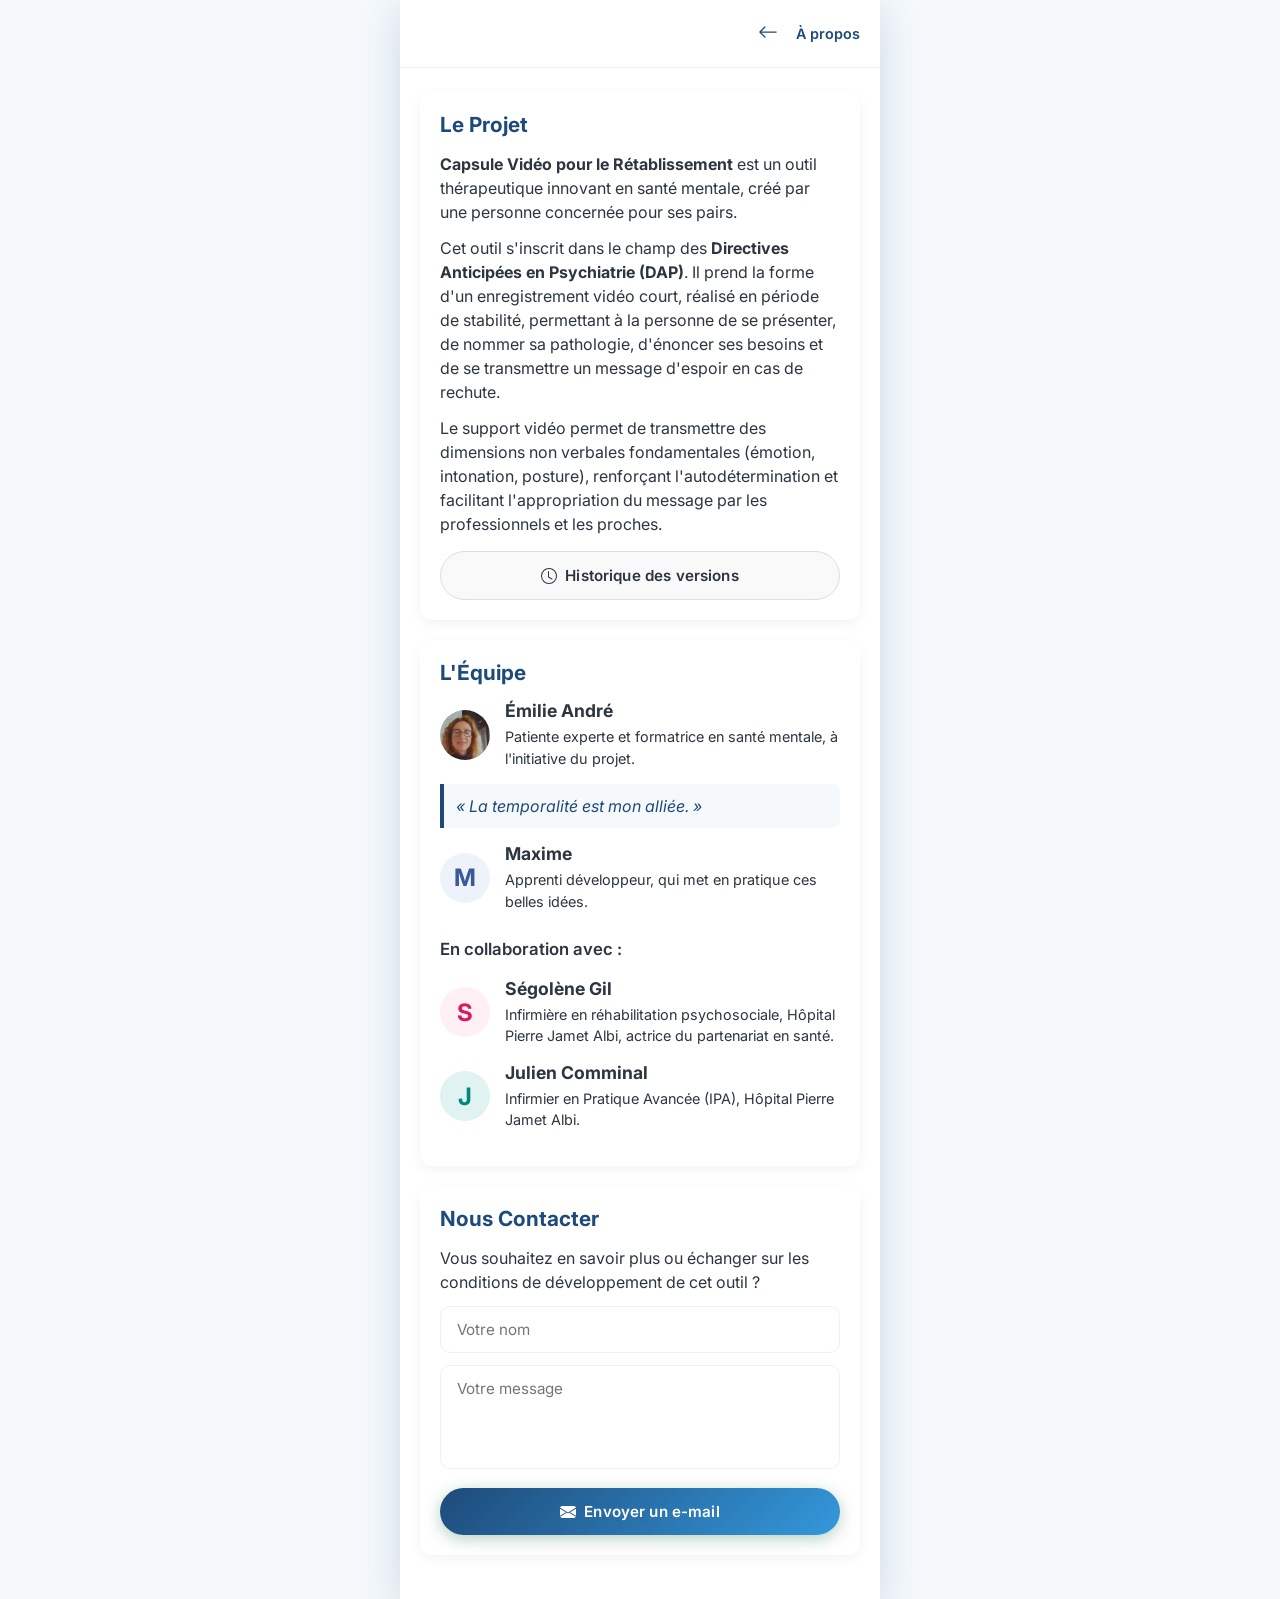
==== about.html @ 80343d3a "Update about.html" ====
<!DOCTYPE html>
<html lang="fr">

<head>
    <meta charset="UTF-8" />
    <meta name="viewport" content="width=device-width, initial-scale=1.0, viewport-fit=cover" />
    <meta name="theme-color" content="#1e4a7a" />
    <title>À propos — Capsule Vidéo</title>
    <link rel="manifest" href="manifest.json" />
    <link rel="apple-touch-icon" href="icons/LogoBleu.png" />
    <link rel="stylesheet" href="css/style.css" />
    <style>
        .about-section {
            background: white;
            padding: 20px;
            border-radius: 12px;
            margin-bottom: 20px;
            box-shadow: 0 4px 12px rgba(0, 0, 0, 0.05);
        }

        .about-section h2 {
            color: var(--primary-color);
            margin-bottom: 15px;
            font-size: 1.3rem;
        }

        .about-section h3 {
            color: var(--text-color);
            margin-bottom: 5px;
            font-size: 1.1rem;
        }

        .about-section p {
            margin-bottom: 12px;
            line-height: 1.5;
            color: var(--gray-500);
        }

        .profile {
            display: flex;
            align-items: center;
            gap: 15px;
            margin-bottom: 15px;
        }

        .profile-icon {
            width: 50px;
            height: 50px;
            background: var(--secondary-color);
            color: var(--primary-color);
            border-radius: 50%;
            display: flex;
            align-items: center;
            justify-content: center;
            font-size: 1.5rem;
            font-weight: bold;
            flex-shrink: 0;
            overflow: hidden;
            /* Assure que l'image ne dépasse pas */
        }

        .profile-icon img {
            width: 100%;
            height: 100%;
            object-fit: cover;
            object-position: center 25%;
        }

        .quote {
            font-style: italic;
            background: #f5f9fc;
            padding: 12px;
            border-left: 4px solid var(--primary-color);
            margin-bottom: 15px;
            border-radius: 0 8px 8px 0;
            color: #1e4a7a;
        }
    </style>
</head>

<body>
    <div class="app-shell">
        <header class="app-header">
            <button class="header-back" id="backBtn" title="Retour">
                <svg xmlns="http://www.w3.org/2000/svg" width="20" height="20" fill="currentColor" viewBox="0 0 16 16">
                    <path fill-rule="evenodd"
                        d="M15 8a.5.5 0 0 0-.5-.5H2.707l3.147-3.146a.5.5 0 1 0-.708-.708l-4 4a.5.5 0 0 0 0 .708l4 4a.5.5 0 0 0 .708-.708L2.707 8.5H14.5A.5.5 0 0 0 15 8z" />
                </svg>
            </button>
            <div>
                <h1>À propos</h1>
            </div>
        </header>

        <main class="page">
            <div class="about-section">
                <h2>Le Projet</h2>
                <p><strong>Capsule Vidéo pour le Rétablissement</strong> est un outil thérapeutique innovant en santé
                    mentale, créé par une personne concernée pour ses pairs.</p>
                <p>Cet outil s'inscrit dans le champ des <strong>Directives Anticipées en Psychiatrie (DAP)</strong>. Il
                    prend la forme d'un enregistrement vidéo court, réalisé en période de stabilité, permettant à la
                    personne de se présenter, de nommer sa pathologie, d'énoncer ses besoins et de se transmettre un
                    message d'espoir en cas de rechute.</p>
                <p>Le support vidéo permet de transmettre des dimensions non verbales fondamentales (émotion,
                    intonation, posture), renforçant l'autodétermination et facilitant l'appropriation du message par
                    les professionnels et les proches.</p>

                <a href="changelog.html" class="btn btn-secondary"
                    style="width: 100%; margin-top: 15px; display: flex; justify-content: center; gap: 8px; border: 1px solid #ddd; background: #f9f9f9; color: var(--text-color);">
                    <svg xmlns="http://www.w3.org/2000/svg" width="16" height="16" fill="currentColor"
                        viewBox="0 0 16 16">
                        <path d="M8 3.5a.5.5 0 0 0-1 0V9a.5.5 0 0 0 .252.434l3.5 2a.5.5 0 0 0 .496-.868L8 8.71V3.5z" />
                        <path d="M8 16A8 8 0 1 0 8 0a8 8 0 0 0 0 16zm7-8A7 7 0 1 1 1 8a7 7 0 0 1 14 0z" />
                    </svg>
                    Historique des versions
                </a>
            </div>

            <div class="about-section">
                <h2>L'Équipe</h2>

                <div class="profile">
                    <div class="profile-icon"><img src="icons/PhotoProfilEmilie.jpg" alt="Émilie André"></div>
                    <div>
                        <h3>Émilie André</h3>
                        <p style="margin:0; font-size: 0.9rem;">Patiente experte et formatrice en santé mentale, à
                            l'initiative du projet.</p>
                    </div>
                </div>
                <div class="quote">«&nbsp;La temporalité est mon alliée.&nbsp;»</div>

                <div class="profile">
                    <div class="profile-icon" style="background: #eef2fa; color: #3b5998;">M</div>
                    <div>
                        <h3>Maxime</h3>
                        <p style="margin:0; font-size: 0.9rem;">Apprenti développeur, qui met en pratique ces belles
                            idées.</p>
                    </div>
                </div>

                <p
                    style="margin-top: 25px; margin-bottom: 15px; color: var(--text-color); font-size: 1.05rem; font-weight: 600;">
                    En collaboration avec&nbsp;:</p>

                <div class="profile">
                    <div class="profile-icon" style="background: #fff0f5; color: #d81b60;">S</div>
                    <div>
                        <h3>Ségolène Gil</h3>
                        <p style="margin:0; font-size: 0.9rem;">Infirmière en réhabilitation psychosociale, Hôpital
                            Pierre Jamet Albi, actrice du partenariat en santé.</p>
                    </div>
                </div>

                <div class="profile">
                    <div class="profile-icon" style="background: #e0f2f1; color: #00897b;">J</div>
                    <div>
                        <h3>Julien Comminal</h3>
                        <p style="margin:0; font-size: 0.9rem;">Infirmier en Pratique Avancée (IPA), Hôpital
                            Pierre Jamet Albi.</p>
                    </div>
                </div>
            </div>

            <div class="about-section">
                <h2>Nous Contacter</h2>
                <p>Vous souhaitez en savoir plus ou échanger sur les conditions de développement de cet outil ?</p>
                <form id="contactForm" onsubmit="event.preventDefault(); sendEmail();">
                    <input type="text" id="contactName" class="input-field" placeholder="Votre nom" required
                        style="margin-bottom: 12px;" />
                    <textarea id="contactMessage" class="input-field" placeholder="Votre message" rows="4" required
                        style="margin-bottom: 15px; resize: none;"></textarea>
                    <button type="submit" class="btn btn-primary"
                        style="width: 100%; display: flex; justify-content: center; gap: 8px;">
                        <svg xmlns="http://www.w3.org/2000/svg" width="16" height="16" fill="currentColor"
                            viewBox="0 0 16 16">
                            <path
                                d="M.05 3.555A2 2 0 0 1 2 2h12a2 2 0 0 1 1.95 1.555L8 8.414.05 3.555ZM0 4.697v7.104l5.803-3.558L0 4.697ZM6.761 8.83l-6.57 4.027A2 2 0 0 0 2 14h12a2 2 0 0 0 1.808-1.144l-6.57-4.027L8 9.586l-1.239-.757Zm3.436-.586L16 11.801V4.697l-5.803 3.546Z" />
                        </svg>
                        Envoyer un e-mail
                    </button>
                </form>
            </div>
        </main>
    </div>

    <script>
        document.getElementById('backBtn').addEventListener('click', () => {
            const state = JSON.parse(sessionStorage.getItem('capsule_user')) || {};
            const isLogged = state.name && state.pin;
            const homePage = isLogged ? 'dashboard.html' : 'index.html';

            if (document.referrer && !document.referrer.includes('changelog.html') && !document.referrer.includes('about.html')) {
                window.history.back();
            } else {
                window.location.href = homePage;
            }
        });

        function sendEmail() {
            const name = document.getElementById('contactName').value;
            const message = document.getElementById('contactMessage').value;
            const subject = encodeURIComponent("Contact depuis l'application&nbsp;: Capsule Vidéo");

            let body = "Bonjour Émilie,\n\n";
            body += message + "\n\n";
            body += "Cordialement,\n" + name;

            window.location.href = `mailto:milieandre973@gmail.com?subject=${subject}&body=${encodeURIComponent(body)}`;
        }
    </script>
</body>

</html>
---- css/style.css ----
/* ============================================
   Capsule Vidéo — Design System
   Palette apaisante : verts naturels, blancs doux
   ============================================ */

@import url('https://fonts.googleapis.com/css2?family=Inter:wght@300;400;500;600;700&display=swap');

:root {
  --blue-dark: #1e4a7a;
  --blue-mid: #3498db;
  --blue-light: #64b5f6;
  --blue-pale: #e3f2fd;
  --blue-mist: #f5f9fc;
  --white: #ffffff;
  --gray-100: #f8fafb;
  --gray-200: #eef1f3;
  --gray-400: #a0aab4;
  --gray-600: #6b7685;
  --gray-800: #2c3540;
  --primary-color: var(--blue-dark);
  --secondary-color: var(--blue-pale);
  --text-color: #2c3540;
  --accent: var(--blue-mid);
  --danger: #e57373;
  --shadow-sm: 0 2px 8px rgba(30, 74, 122, 0.08);
  --shadow-md: 0 4px 20px rgba(30, 74, 122, 0.14);
  --shadow-lg: 0 8px 40px rgba(30, 74, 122, 0.18);
  --radius-sm: 10px;
  --radius-md: 16px;
  --radius-lg: 24px;
  --radius-xl: 36px;
  --transition: all 0.25s cubic-bezier(0.4, 0, 0.2, 1);
}

*,
*::before,
*::after {
  box-sizing: border-box;
  margin: 0;
  padding: 0;
}

html,
body {
  height: 100%;
  font-family: 'Inter', system-ui, -apple-system, sans-serif;
  font-size: 16px;
  color: var(--gray-800);
  background: var(--blue-mist);
  -webkit-font-smoothing: antialiased;
}

/* ── Layout ── */
.app-shell {
  min-height: 100vh;
  display: flex;
  flex-direction: column;
  max-width: 480px;
  margin: 0 auto;
  background: var(--white);
  box-shadow: var(--shadow-lg);
}

.page {
  flex: 1;
  overflow-y: auto;
  padding: 24px 20px;
}

/* ── Header ── */
.app-header {
  background: var(--white);
  padding: 16px 20px;
  display: flex;
  align-items: center;
  gap: 12px;
  border-bottom: 1px solid var(--blue-pale);
  position: sticky;
  top: 0;
  z-index: 100;
}

.app-header .logo-wrap {
  width: 36px;
  height: 36px;
  flex-shrink: 0;
}

.app-header .logo-wrap img {
  width: 100%;
  height: 100%;
  object-fit: contain;
}

.app-header h1 {
  font-size: 0.9rem;
  font-weight: 600;
  color: var(--blue-dark);
  line-height: 1.2;
}

.app-header .subtitle {
  font-size: 0.72rem;
  color: var(--gray-400);
  font-weight: 400;
}

.header-back {
  margin-left: auto;
  background: none;
  border: none;
  cursor: pointer;
  color: var(--blue-dark);
  padding: 6px;
  border-radius: 50%;
  transition: var(--transition);
}

.header-back:hover {
  background: var(--blue-pale);
}

/* ── Bottom Nav ── */
.bottom-nav {
  display: flex;
  background: var(--white);
  border-top: 1px solid var(--blue-pale);
  padding: 8px 0 12px;
}

.nav-item {
  flex: 1;
  display: flex;
  flex-direction: column;
  align-items: center;
  gap: 4px;
  text-decoration: none;
  color: var(--gray-400);
  font-size: 0.65rem;
  font-weight: 500;
  padding: 6px;
  border-radius: var(--radius-sm);
  transition: var(--transition);
  cursor: pointer;
  background: none;
  border: none;
}

.nav-item svg {
  width: 22px;
  height: 22px;
}

.nav-item.active {
  color: var(--blue-dark);
}

.nav-item:hover {
  color: var(--blue-mid);
}

/* ── Cards ── */
.card {
  background: var(--white);
  border-radius: var(--radius-md);
  padding: 20px;
  box-shadow: var(--shadow-sm);
  border: 1px solid var(--blue-pale);
  margin-bottom: 16px;
}

.card-muted {
  background: var(--blue-mist);
  border: 1px solid var(--blue-pale);
  border-radius: var(--radius-md);
  padding: 20px;
  margin-bottom: 16px;
}

/* ── Buttons ── */
.btn {
  display: inline-flex;
  align-items: center;
  justify-content: center;
  gap: 8px;
  padding: 14px 24px;
  border-radius: var(--radius-xl);
  font-weight: 600;
  font-size: 0.95rem;
  border: none;
  cursor: pointer;
  transition: var(--transition);
  text-decoration: none;
  letter-spacing: 0.01em;
  font-family: inherit;
}

.btn-primary {
  background: linear-gradient(135deg, var(--blue-dark), var(--blue-mid));
  color: var(--white);
  box-shadow: 0 4px 16px rgba(45, 122, 79, 0.35);
}

.btn-primary:hover {
  transform: translateY(-2px);
  box-shadow: 0 6px 24px rgba(45, 122, 79, 0.45);
}

.btn-primary:active {
  transform: translateY(0);
}

.btn-secondary {
  background: var(--blue-pale);
  color: var(--blue-dark);
  border: 1.5px solid var(--blue-light);
}

.btn-secondary:hover {
  background: #d1e9f9;
}

.btn-danger {
  background: #fde8e8;
  color: var(--danger);
  border: 1.5px solid #f5c6c6;
}

.btn-danger:hover {
  background: #fcd0d0;
}

.btn-full {
  width: 100%;
}

.btn-icon {
  padding: 12px;
  border-radius: 50%;
  width: 48px;
  height: 48px;
}

/* ── Forms ── */
.form-group {
  margin-bottom: 18px;
}

label {
  display: block;
  font-size: 0.82rem;
  font-weight: 600;
  color: var(--gray-600);
  margin-bottom: 6px;
  text-transform: uppercase;
  letter-spacing: 0.04em;
}

input,
select,
textarea {
  width: 100%;
  padding: 13px 16px;
  border: 1.5px solid var(--gray-200);
  border-radius: var(--radius-sm);
  font-size: 0.95rem;
  font-family: inherit;
  color: var(--gray-800);
  background: var(--white);
  transition: var(--transition);
  outline: none;
}

input:focus,
select:focus,
textarea:focus {
  border-color: var(--blue-mid);
  box-shadow: 0 0 0 3px rgba(76, 175, 125, 0.12);
}

.pin-input-row {
  display: flex;
  gap: 12px;
  justify-content: center;
  margin: 20px 0;
}

.pin-digit {
  width: 56px;
  height: 64px;
  text-align: center;
  font-size: 1.6rem;
  font-weight: 700;
  border: 2px solid var(--gray-200);
  border-radius: var(--radius-sm);
  color: var(--blue-dark);
  caret-color: var(--blue-mid);
  transition: var(--transition);
  padding: 0;
  -webkit-text-security: disc;
}

.pin-digit:focus {
  border-color: var(--blue-mid);
  box-shadow: 0 0 0 3px rgba(76, 175, 125, 0.15);
}

/* ── Login / Welcome page ── */
.login-page {
  display: flex;
  flex-direction: column;
  align-items: center;
  text-align: center;
  padding: 40px 24px;
  min-height: 100vh;
  background: linear-gradient(170deg, var(--blue-mist) 0%, var(--white) 60%);
}

.login-logo {
  width: 100px;
  height: 100px;
  margin-bottom: 28px;
  filter: drop-shadow(0 4px 12px rgba(45, 122, 79, 0.2));
  animation: floatIn 0.8s ease-out;
}

@keyframes floatIn {
  from {
    opacity: 0;
    transform: translateY(-16px);
  }

  to {
    opacity: 1;
    transform: translateY(0);
  }
}

.login-page h1 {
  font-size: 1.5rem;
  font-weight: 700;
  color: var(--blue-dark);
  margin-bottom: 8px;
  animation: fadeInUp 0.6s 0.2s ease-out both;
}

.login-page .tagline {
  font-size: 0.9rem;
  color: var(--gray-600);
  margin-bottom: 32px;
  line-height: 1.5;
  animation: fadeInUp 0.6s 0.3s ease-out both;
}

.bienveillance-banner {
  background: linear-gradient(135deg, var(--blue-pale), #d1e9f9);
  border: 1px solid var(--blue-light);
  border-radius: var(--radius-md);
  padding: 18px 20px;
  margin-bottom: 32px;
  animation: fadeInUp 0.6s 0.4s ease-out both;
}

.bienveillance-banner .heart {
  font-size: 1.4rem;
  margin-bottom: 8px;
}

.bienveillance-banner p {
  font-size: 0.88rem;
  color: var(--blue-dark);
  line-height: 1.6;
  font-style: italic;
}

.login-form {
  width: 100%;
  animation: fadeInUp 0.6s 0.5s ease-out both;
}

@keyframes fadeInUp {
  from {
    opacity: 0;
    transform: translateY(20px);
  }

  to {
    opacity: 1;
    transform: translateY(0);
  }
}

/* ── Dashboard ── */
.dashboard-hero {
  background: linear-gradient(135deg, var(--blue-dark) 0%, var(--blue-mid) 100%);
  border-radius: var(--radius-lg);
  padding: 32px 24px;
  text-align: center;
  margin-bottom: 20px;
  color: var(--white);
  position: relative;
  overflow: hidden;
}

.dashboard-hero::before {
  content: '';
  position: absolute;
  top: -30px;
  right: -30px;
  width: 120px;
  height: 120px;
  border-radius: 50%;
  background: rgba(255, 255, 255, 0.07);
}

.dashboard-hero::after {
  content: '';
  position: absolute;
  bottom: -40px;
  left: -20px;
  width: 160px;
  height: 160px;
  border-radius: 50%;
  background: rgba(255, 255, 255, 0.05);
}

.dashboard-hero h2 {
  font-size: 1.15rem;
  font-weight: 600;
  margin-bottom: 6px;
  opacity: 0.9;
}

.dashboard-hero .hero-name {
  font-size: 1.6rem;
  font-weight: 700;
  margin-bottom: 24px;
}

.record-btn-hero {
  background: var(--white);
  color: var(--blue-dark);
  font-size: 1.05rem;
  padding: 16px 32px;
  box-shadow: 0 4px 20px rgba(0, 0, 0, 0.15);
  border-radius: var(--radius-xl);
  border: none;
  cursor: pointer;
  font-family: inherit;
  font-weight: 700;
  display: inline-flex;
  align-items: center;
  gap: 10px;
  transition: var(--transition);
  position: relative;
  z-index: 1;
}

.record-btn-hero:hover {
  transform: scale(1.04);
  box-shadow: 0 6px 28px rgba(0, 0, 0, 0.2);
}

/* ── Video Player ── */
.video-container {
  position: relative;
  width: 100%;
  border-radius: var(--radius-md);
  overflow: hidden;
  background: var(--gray-800);
  aspect-ratio: 4/3;
}

.video-container video {
  width: 100%;
  height: 100%;
  object-fit: cover;
}

.video-empty {
  display: flex;
  flex-direction: column;
  align-items: center;
  justify-content: center;
  height: 200px;
  background: var(--blue-mist);
  border-radius: var(--radius-md);
  border: 2px dashed var(--blue-light);
  color: var(--gray-400);
  gap: 10px;
}

.video-empty svg {
  opacity: 0.4;
}

.video-empty p {
  font-size: 0.85rem;
  text-align: center;
  padding: 0 20px;
  line-height: 1.4;
}

.capsule-meta {
  display: flex;
  gap: 12px;
  margin-top: 10px;
}

.meta-chip {
  background: var(--blue-pale);
  color: var(--blue-dark);
  font-size: 0.75rem;
  font-weight: 600;
  padding: 4px 12px;
  border-radius: 99px;
  display: inline-flex;
  align-items: center;
  gap: 4px;
}

/* ── Record page ── */
.record-page {
  padding: 0;
}

.camera-container {
  position: relative;
  width: 100%;
  background: #111;
  aspect-ratio: 3/4;
  max-height: 55vh;
  overflow: hidden;
}

#videoPreview {
  width: 100%;
  height: 100%;
  object-fit: cover;
  transform: scaleX(-1);
  /* selfie mirror */
}

.camera-placeholder {
  position: absolute;
  inset: 0;
  display: flex;
  flex-direction: column;
  align-items: center;
  justify-content: center;
  color: rgba(255, 255, 255, 0.5);
  gap: 12px;
  font-size: 0.88rem;
}

/* Prompt overlay */
.prompt-overlay {
  position: absolute;
  bottom: 0;
  left: 0;
  right: 0;
  background: linear-gradient(to top, rgba(0, 0, 0, 0.85) 0%, rgba(0, 0, 0, 0) 100%);
  padding: 40px 20px 20px;
  color: white;
}

.prompt-phase {
  display: inline-block;
  background: rgba(76, 175, 125, 0.85);
  padding: 3px 10px;
  border-radius: 99px;
  font-size: 0.7rem;
  font-weight: 600;
  margin-bottom: 8px;
  text-transform: uppercase;
  letter-spacing: 0.06em;
  backdrop-filter: blur(4px);
}

.prompt-text {
  font-size: 1rem;
  font-weight: 500;
  line-height: 1.4;
  text-shadow: 0 1px 4px rgba(0, 0, 0, 0.5);
}

/* Progress bar */
.phase-progress {
  display: flex;
  gap: 6px;
  padding: 16px 20px 8px;
  background: var(--white);
}

.phase-dot {
  flex: 1;
  height: 4px;
  border-radius: 99px;
  background: var(--gray-200);
  transition: var(--transition);
}

.phase-dot.done {
  background: var(--blue-dark);
}

.phase-dot.active {
  background: var(--blue-mid);
}

/* Timer */
.rec-timer {
  display: flex;
  align-items: center;
  gap: 8px;
  font-size: 0.85rem;
  font-weight: 600;
  color: var(--gray-600);
  padding: 8px 20px;
}

.rec-dot {
  width: 10px;
  height: 10px;
  border-radius: 50%;
  background: var(--danger);
  opacity: 0;
  transition: opacity 0.2s;
}

.rec-dot.recording {
  opacity: 1;
  animation: blink 1.2s ease-in-out infinite;
}

@keyframes blink {

  0%,
  100% {
    opacity: 1;
  }

  50% {
    opacity: 0.2;
  }
}

/* Record controls */
.record-controls {
  display: flex;
  align-items: center;
  justify-content: center;
  gap: 16px;
  padding: 16px 20px 24px;
  background: var(--white);
}

.rec-btn-main {
  width: 72px;
  height: 72px;
  border-radius: 50%;
  border: 4px solid var(--blue-dark);
  background: var(--white);
  cursor: pointer;
  display: flex;
  align-items: center;
  justify-content: center;
  transition: var(--transition);
  box-shadow: var(--shadow-md);
}

.rec-btn-main:hover {
  transform: scale(1.06);
}

.rec-btn-main .inner-circle {
  width: 44px;
  height: 44px;
  border-radius: 50%;
  background: var(--danger);
  transition: var(--transition);
}

.rec-btn-main.recording .inner-circle {
  border-radius: 6px;
  width: 28px;
  height: 28px;
  background: var(--danger);
}

.btn-sm {
  padding: 10px 18px;
  font-size: 0.82rem;
  border-radius: var(--radius-xl);
}

.prompts-panel {
  background: var(--blue-mist);
  padding: 16px 20px;
  border-top: 1px solid var(--blue-pale);
}

.prompts-panel h3 {
  font-size: 0.75rem;
  text-transform: uppercase;
  letter-spacing: 0.06em;
  color: var(--gray-400);
  margin-bottom: 10px;
  font-weight: 600;
}

.prompt-list {
  list-style: none;
}

.prompt-list li {
  padding: 8px 12px;
  border-radius: var(--radius-sm);
  font-size: 0.85rem;
  color: var(--gray-600);
  margin-bottom: 4px;
  transition: var(--transition);
  display: flex;
  align-items: center;
  gap: 8px;
}

.prompt-list li.active {
  background: var(--white);
  color: var(--blue-dark);
  font-weight: 600;
  box-shadow: var(--shadow-sm);
}

.prompt-list li.done {
  color: var(--blue-light);
  text-decoration: line-through;
}

/* ── Access page ── */
.access-badge {
  display: inline-flex;
  align-items: center;
  gap: 6px;
  font-size: 0.75rem;
  font-weight: 600;
  padding: 4px 12px;
  border-radius: 99px;
}

.badge-soignant {
  background: #e3f2fd;
  color: #1976d2;
}

.badge-confiance {
  background: #ede7f6;
  color: #7b1fa2;
}

.badge-famille {
  background: #fff3e0;
  color: #f57c00;
}

.access-person {
  display: flex;
  align-items: center;
  gap: 14px;
  padding: 14px 0;
  border-bottom: 1px solid var(--gray-200);
}

.access-person:last-child {
  border-bottom: none;
}

.avatar {
  width: 42px;
  height: 42px;
  border-radius: 50%;
  background: linear-gradient(135deg, var(--blue-mid), var(--blue-dark));
  display: flex;
  align-items: center;
  justify-content: center;
  color: white;
  font-weight: 700;
  font-size: 1rem;
  flex-shrink: 0;
}

.access-info {
  flex: 1;
}

.access-info .name {
  font-weight: 600;
  font-size: 0.92rem;
  color: var(--gray-800);
}

.access-info .contact {
  font-size: 0.78rem;
  color: var(--gray-400);
  margin-top: 2px;
}

/* ── Misc ── */
.section-title {
  font-size: 0.75rem;
  text-transform: uppercase;
  letter-spacing: 0.06em;
  color: var(--gray-400);
  font-weight: 700;
  margin-bottom: 12px;
  margin-top: 4px;
}

.text-center {
  text-align: center;
}

.mt-8 {
  margin-top: 8px;
}

.mt-12 {
  margin-top: 12px;
}

.mt-16 {
  margin-top: 16px;
}

.mt-24 {
  margin-top: 24px;
}

.mb-8 {
  margin-bottom: 8px;
}

.mb-16 {
  margin-bottom: 16px;
}

.divider {
  height: 1px;
  background: var(--blue-pale);
  margin: 16px 0;
}

.toast {
  position: fixed;
  bottom: 90px;
  left: 50%;
  transform: translateX(-50%) translateY(20px);
  background: var(--gray-800);
  color: white;
  padding: 12px 20px;
  border-radius: var(--radius-xl);
  font-size: 0.85rem;
  opacity: 0;
  transition: all 0.3s ease;
  z-index: 1000;
  white-space: nowrap;
  pointer-events: none;
}

.toast.show {
  opacity: 1;
  transform: translateX(-50%) translateY(0);
}

.info-box {
  background: linear-gradient(135deg, #e3f2fd, #d1e9f9);
  border: 1px solid var(--blue-light);
  border-radius: var(--radius-sm);
  padding: 14px 16px;
  font-size: 0.82rem;
  color: var(--blue-dark);
  line-height: 1.5;
  margin-bottom: 16px;
}

.danger-zone {
  border: 1.5px solid #f5c6c6;
  border-radius: var(--radius-md);
  padding: 16px;
  background: #fff8f8;
}

/* ── Bouton installation PWA ── */
.btn-install {
  display: none;
  /* affiché dynamiquement par JS */
  align-items: center;
  justify-content: center;
  gap: 10px;
  margin-top: 28px;
  padding: 13px 28px;
  border-radius: var(--radius-xl);
  background: transparent;
  border: 2px dashed var(--blue-mid);
  color: var(--blue-dark);
  font-family: inherit;
  font-size: 0.92rem;
  font-weight: 600;
  cursor: pointer;
  transition: var(--transition);
  animation: fadeInUp 0.6s 0.8s ease-out both;
}

.btn-install:hover {
  background: var(--blue-pale);
  border-style: solid;
  transform: translateY(-2px);
  box-shadow: var(--shadow-sm);
}

.btn-install:active {
  transform: translateY(0);
}

.install-hint {
  margin-top: 10px;
  font-size: 0.75rem;
  color: var(--gray-400);
  text-align: center;
  line-height: 1.5;
  max-width: 280px;
  animation: fadeInUp 0.6s 0.9s ease-out both;
}

/* ── Modals (Shared) ── */
.modal-overlay {
  position: fixed;
  top: 0; left: 0; right: 0; bottom: 0;
  background: rgba(0,0,0,0.6);
  display: none;
  justify-content: center;
  align-items: center;
  z-index: 1000;
  padding: 20px;
}
.modal-content {
  background: white;
  border-radius: 16px;
  padding: 24px;
  width: 100%;
  max-width: 400px;
  box-shadow: 0 10px 30px rgba(0,0,0,0.2);
}
.modal-title {
  font-size: 1.25rem;
  font-weight: 700;
  color: var(--blue-dark);
  margin-bottom: 8px;
}
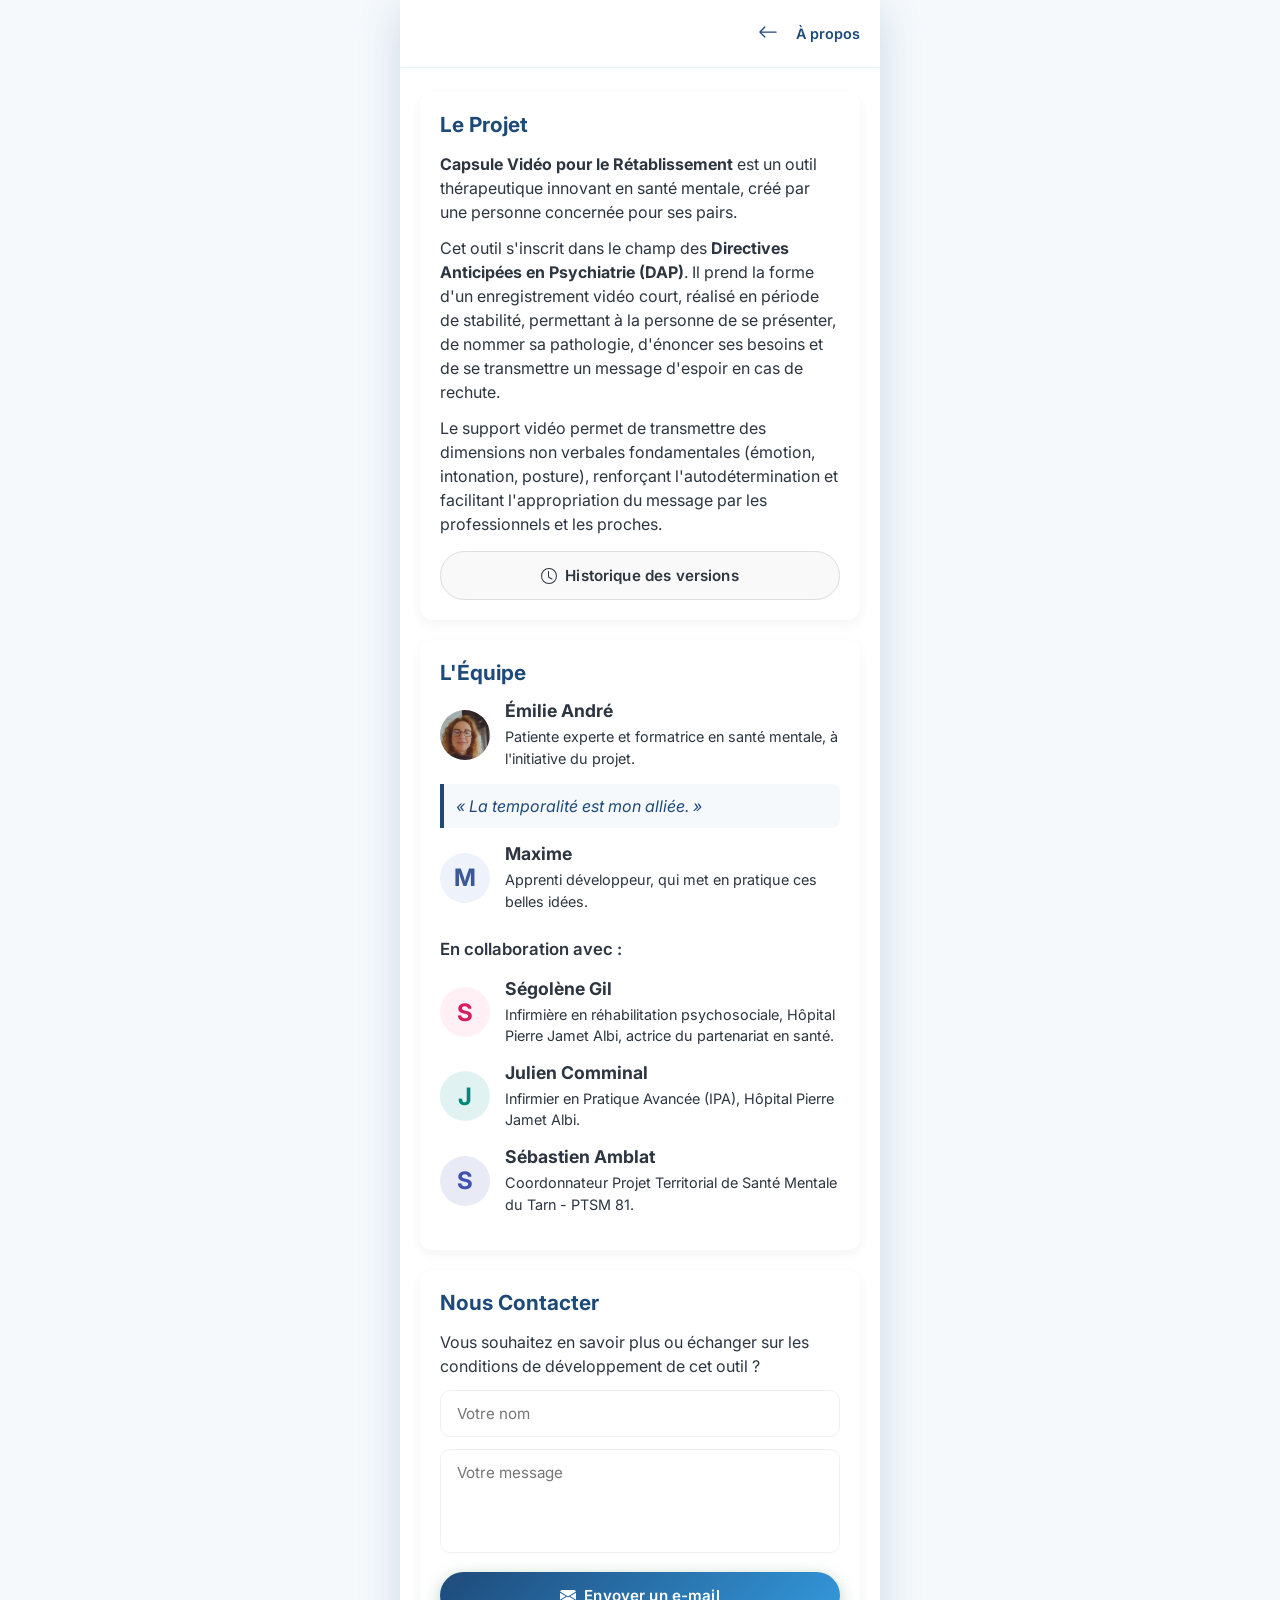
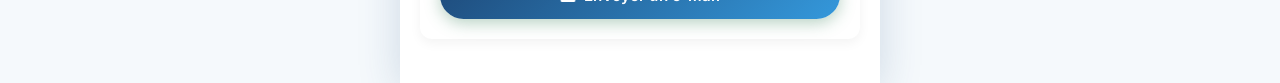
==== commit 325d2cb2: "Add files via upload" ====
--- a/about.html
+++ b/about.html
@@ -157,6 +157,14 @@
                         <h3>Julien Comminal</h3>
                         <p style="margin:0; font-size: 0.9rem;">Infirmier en Pratique Avancée (IPA), Hôpital
                             Pierre Jamet Albi.</p>
+                    </div>
+                </div>
+
+                <div class="profile">
+                    <div class="profile-icon" style="background: #e8eaf6; color: #3f51b5;">S</div>
+                    <div>
+                        <h3>Sébastien Amblat</h3>
+                        <p style="margin:0; font-size: 0.9rem;">Coordonnateur Projet Territorial de Santé Mentale du Tarn - PTSM 81.</p>
                     </div>
                 </div>
             </div>
@@ -183,7 +191,9 @@
         </main>
     </div>
 
-    <script>
+    <script type="module">
+        import { requireAuth, navigate } from './js/app.js';
+
         document.getElementById('backBtn').addEventListener('click', () => {
             const state = JSON.parse(sessionStorage.getItem('capsule_user')) || {};
             const isLogged = state.name && state.pin;
@@ -192,8 +202,19 @@
             if (document.referrer && !document.referrer.includes('changelog.html') && !document.referrer.includes('about.html')) {
                 window.history.back();
             } else {
-                window.location.href = homePage;
+                window.location.replace(homePage);
             }
+        });
+
+        // Sécurité : Re-vérifier l'auth si on revient sur la page via le cache
+        window.addEventListener('pageshow', () => {
+            const state = JSON.parse(sessionStorage.getItem('capsule_user')) || {};
+            const isLogged = state.name && state.pin;
+            // Si on était loggué mais qu'on ne l'est plus (ex: auto-lock), on dégage
+            if (sessionStorage.getItem('was_logged') === 'true' && !isLogged) {
+                window.location.replace('index.html');
+            }
+            if (isLogged) sessionStorage.setItem('was_logged', 'true');
         });
 
         function sendEmail() {
@@ -207,7 +228,8 @@
 
             window.location.href = `mailto:milieandre973@gmail.com?subject=${subject}&body=${encodeURIComponent(body)}`;
         }
+        window.sendEmail = sendEmail;
     </script>
 </body>
 
-</html>
+</html>
--- a/css/style.css
+++ b/css/style.css
@@ -956,4 +956,654 @@
   font-weight: 700;
   color: var(--blue-dark);
   margin-bottom: 8px;
-}+}
+
+.capsule-status-badge {
+  display: inline-flex;
+  align-items: center;
+  gap: 6px;
+  background: rgba(255, 255, 255, 0.2);
+  border: 1px solid rgba(255, 255, 255, 0.3);
+  border-radius: 99px;
+  padding: 4px 14px;
+  font-size: 0.75rem;
+  font-weight: 600;
+  color: white;
+  margin-top: 8px;
+}
+
+.capsule-status-badge .dot {
+  width: 8px;
+  height: 8px;
+  border-radius: 50%;
+  background: #6dff9e;
+  animation: blink 2s ease-in-out infinite;
+}
+
+/* ── Scientific Study Banner ── */
+.scientific-study-banner {
+    background: linear-gradient(135deg, #1e4a7a 0%, #3498db 100%);
+    color: white;
+    padding: 16px 20px;
+    border-radius: var(--radius-md);
+    margin: 8px 0 24px;
+    box-shadow: var(--shadow-sm);
+    position: relative;
+    overflow: hidden;
+    border: 1px solid rgba(255, 255, 255, 0.1);
+}
+
+.scientific-study-banner::after {
+    content: '🔬';
+    position: absolute;
+    right: -10px;
+    bottom: -15px;
+    font-size: 4rem;
+    opacity: 0.1;
+    transform: rotate(-15deg);
+    pointer-events: none;
+}
+
+.banner-content {
+    display: flex;
+    justify-content: space-between;
+    align-items: center;
+    gap: 16px;
+    position: relative;
+    z-index: 1;
+}
+
+.banner-text {
+    font-size: 0.9rem;
+    font-weight: 500;
+    line-height: 1.4;
+}
+
+.banner-link {
+    background: white;
+    color: var(--blue-dark);
+    padding: 8px 16px;
+    border-radius: var(--radius-xl);
+    font-size: 0.82rem;
+    font-weight: 700;
+    text-decoration: none;
+    white-space: nowrap;
+    transition: var(--transition);
+    box-shadow: 0 4px 12px rgba(0,0,0,0.1);
+    display: flex;
+    align-items: center;
+    gap: 6px;
+}
+
+.banner-link:hover {
+    transform: translateY(-2px);
+    box-shadow: 0 6px 16px rgba(0,0,0,0.15);
+    background: var(--blue-pale);
+}
+
+.banner-link svg {
+    margin-top: -1px;
+}
+
+/* ══════════════════════════════════════════════════
+   Téléprompter Overlay
+   ══════════════════════════════════════════════════ */
+
+.teleprompter-overlay {
+  position: absolute;
+  inset: 0;
+  display: flex;
+  flex-direction: column;
+  pointer-events: none;
+  z-index: 10;
+  overflow: hidden;
+}
+
+/* Zone de texte défilant */
+.teleprompter-scroll-area {
+  flex: 1;
+  overflow: hidden;
+  position: relative;
+  display: flex;
+  flex-direction: column;
+  padding: 0;
+}
+
+.teleprompter-text-track {
+  width: 100%;
+  padding: 45vh 20px 60vh;
+  background: rgba(0, 0, 0, 0.4);
+}
+
+.teleprompter-section-label {
+  display: inline-flex;
+  align-items: center;
+  gap: 6px;
+  background: rgba(52, 152, 219, 0.95);
+  backdrop-filter: blur(6px);
+  -webkit-backdrop-filter: blur(6px);
+  color: white;
+  font-size: 0.85rem;
+  font-weight: 700;
+  padding: 6px 14px;
+  border-radius: 99px;
+  margin-bottom: 12px;
+  text-transform: uppercase;
+  letter-spacing: 0.06em;
+}
+
+.teleprompter-text-content {
+  color: rgba(255, 255, 255, 1);
+  font-size: var(--tp-font-size, 1.15rem);
+  line-height: 1.6;
+  font-weight: 500;
+  text-shadow: 0 1px 4px rgba(0,0,0,0.8), 0 2px 10px rgba(0,0,0,0.6);
+  white-space: pre-wrap;
+  word-break: break-word;
+}
+
+/* Barre de contrôle téléprompter (déplacée sous la vidéo) */
+.teleprompter-controls {
+  display: flex;
+  flex-direction: column;
+  gap: 12px;
+  padding: 14px;
+  background: var(--white);
+  border-radius: 20px;
+  margin: 15px 20px 0;
+  box-shadow: var(--shadow-md);
+  border: 1px solid var(--gray-200);
+}
+
+.tp-controls-row {
+  display: flex;
+  align-items: center;
+  justify-content: center;
+  gap: 10px;
+  width: 100%;
+}
+
+.tp-settings-row {
+  border-bottom: 1px solid var(--gray-100);
+  padding-bottom: 10px;
+  justify-content: space-around;
+}
+
+.tp-control-group {
+  display: flex;
+  align-items: center;
+  gap: 8px;
+  background: var(--gray-50);
+  padding: 4px 8px;
+  border-radius: 99px;
+  border: 1px solid var(--gray-100);
+}
+
+.tp-mini-label {
+  font-size: 0.7rem;
+  font-weight: 700;
+  color: var(--gray-500);
+  text-transform: uppercase;
+  letter-spacing: 0.05em;
+  min-width: 45px;
+  text-align: center;
+}
+
+.tp-mini-btn {
+  width: 32px;
+  height: 32px;
+  border-radius: 50%;
+  border: 1px solid var(--blue-light);
+  background: white;
+  display: flex;
+  align-items: center;
+  justify-content: center;
+  cursor: pointer;
+  font-size: 0.85rem;
+  transition: all 0.2s;
+  color: var(--blue-dark);
+  padding: 0;
+}
+
+.tp-mini-btn:hover {
+  background: var(--blue-pale);
+  transform: scale(1.1);
+}
+
+.tp-mini-btn:active {
+  background: var(--blue-mid);
+  color: white;
+  transform: scale(0.95);
+}
+
+.tp-btn {
+  background: var(--blue-mist);
+  border: 1px solid var(--blue-light);
+  color: var(--blue-dark);
+  font-size: 0.95rem;
+  font-weight: 600;
+  padding: 10px 14px;
+  border-radius: 12px;
+  cursor: pointer;
+  transition: var(--transition);
+  font-family: inherit;
+  white-space: nowrap;
+  flex: 1;
+  max-width: 100px;
+  text-align: center;
+  display: flex;
+  align-items: center;
+  justify-content: center;
+  gap: 6px;
+}
+
+.tp-pause-btn {
+  background: var(--blue-dark) !important;
+  color: white !important;
+  max-width: 140px;
+}
+
+.tp-btn:hover {
+  background: var(--blue-pale);
+  border-color: var(--blue-mid);
+}
+
+.tp-btn:active {
+  background: var(--blue-light);
+  color: white;
+  transform: scale(0.96);
+}
+
+.tp-section-indicator {
+  font-size: 0.85rem;
+  font-weight: 700;
+  color: var(--blue-dark);
+  background: var(--blue-pale);
+  padding: 6px 12px;
+  border-radius: 8px;
+  min-width: 55px;
+  text-align: center;
+}
+
+.tp-btn.tp-pause-btn {
+  background: var(--blue-dark);
+  border-color: var(--blue-dark);
+  color: white;
+  flex: 2;
+  box-shadow: 0 4px 12px rgba(30, 74, 122, 0.2);
+}
+
+.tp-speed-group, .tp-font-group {
+  display: none;
+}
+
+.tp-speed-label {
+  color: var(--gray-600);
+  font-size: 0.85rem;
+  font-weight: 600;
+  text-transform: uppercase;
+  letter-spacing: 0.05em;
+}
+
+
+
+/* Bouton d'activation du téléprompter (avant enregistrement) */
+.teleprompter-toggle-btn {
+  background: rgba(30, 74, 122, 0.12);
+  border: 1.5px dashed var(--blue-mid);
+  color: var(--blue-dark);
+  font-size: 0.82rem;
+  font-weight: 600;
+  padding: 8px 16px;
+  border-radius: var(--radius-xl);
+  cursor: pointer;
+  display: inline-flex;
+  align-items: center;
+  gap: 8px;
+  transition: var(--transition);
+  font-family: inherit;
+}
+
+.teleprompter-toggle-btn:hover {
+  background: var(--blue-pale);
+  border-style: solid;
+}
+
+.teleprompter-toggle-btn.active {
+  background: var(--blue-dark);
+  color: white;
+  border-color: var(--blue-dark);
+  border-style: solid;
+}
+
+/* ══════════════════════════════════════════════════
+   Page Script DAP (script.html)
+   ══════════════════════════════════════════════════ */
+
+.script-page {
+  padding: 20px;
+}
+
+.script-header-banner {
+  background: linear-gradient(135deg, var(--blue-dark) 0%, var(--blue-mid) 100%);
+  border-radius: var(--radius-lg);
+  padding: 20px;
+  color: white;
+  margin-bottom: 20px;
+  position: relative;
+  overflow: hidden;
+}
+
+.script-header-banner::before {
+  content: '📝';
+  position: absolute;
+  right: 16px;
+  top: 50%;
+  transform: translateY(-50%);
+  font-size: 3rem;
+  opacity: 0.15;
+}
+
+.script-header-banner h2 {
+  font-size: 1.05rem;
+  font-weight: 700;
+  margin-bottom: 4px;
+}
+
+.script-header-banner p {
+  font-size: 0.8rem;
+  opacity: 0.85;
+  line-height: 1.5;
+}
+
+/* Sections accordéon */
+.script-section {
+  background: var(--white);
+  border: 1.5px solid var(--blue-pale);
+  border-radius: var(--radius-md);
+  margin-bottom: 12px;
+  overflow: hidden;
+  box-shadow: var(--shadow-sm);
+  transition: border-color 0.25s;
+}
+
+.script-section.has-content {
+  border-color: var(--blue-light);
+}
+
+.script-section-header {
+  display: flex;
+  align-items: center;
+  gap: 12px;
+  padding: 16px;
+  cursor: pointer;
+  user-select: none;
+  transition: background 0.2s;
+  background: var(--white);
+}
+
+.script-section-header:hover {
+  background: var(--blue-mist);
+}
+
+.script-section-emoji {
+  font-size: 1.4rem;
+  flex-shrink: 0;
+  width: 36px;
+  height: 36px;
+  display: flex;
+  align-items: center;
+  justify-content: center;
+  background: var(--blue-pale);
+  border-radius: var(--radius-sm);
+}
+
+.script-section-title {
+  flex: 1;
+  font-size: 0.88rem;
+  font-weight: 600;
+  color: var(--blue-dark);
+  line-height: 1.35;
+}
+
+.script-section-meta {
+  display: flex;
+  align-items: center;
+  gap: 8px;
+  flex-shrink: 0;
+}
+
+.script-char-count {
+  font-size: 0.68rem;
+  color: var(--gray-400);
+  font-weight: 500;
+}
+
+.script-section-chevron {
+  color: var(--gray-400);
+  transition: transform 0.25s;
+  flex-shrink: 0;
+}
+
+.script-section.open .script-section-chevron {
+  transform: rotate(180deg);
+}
+
+.script-section-body {
+  display: none;
+  padding: 0 16px 16px;
+  border-top: 1px solid var(--blue-pale);
+}
+
+.script-section.open .script-section-body {
+  display: block;
+}
+
+.script-hint {
+  font-size: 0.75rem;
+  color: var(--gray-400);
+  font-style: italic;
+  margin-bottom: 10px;
+  margin-top: 10px;
+  line-height: 1.5;
+}
+
+.script-textarea {
+  width: 100%;
+  min-height: 120px;
+  resize: vertical;
+  padding: 12px 14px;
+  border: 1.5px solid var(--gray-200);
+  border-radius: var(--radius-sm);
+  font-size: 0.92rem;
+  font-family: inherit;
+  color: var(--gray-800);
+  background: var(--blue-mist);
+  transition: var(--transition);
+  outline: none;
+  line-height: 1.6;
+}
+
+.script-textarea:focus {
+  border-color: var(--blue-mid);
+  box-shadow: 0 0 0 3px rgba(52, 152, 219, 0.12);
+  background: var(--white);
+}
+
+/* Barre d'état de sauvegarde */
+.script-save-bar {
+  position: sticky;
+  bottom: 0;
+  left: 0;
+  right: 0;
+  background: var(--white);
+  border-top: 1px solid var(--blue-pale);
+  padding: 12px 20px;
+  display: flex;
+  align-items: center;
+  gap: 12px;
+  z-index: 50;
+  box-shadow: 0 -4px 16px rgba(30, 74, 122, 0.08);
+}
+
+.script-autosave-indicator {
+  flex: 1;
+  font-size: 0.75rem;
+  color: var(--gray-400);
+  display: flex;
+  align-items: center;
+  gap: 6px;
+  transition: color 0.3s;
+}
+
+.script-autosave-indicator.saved {
+  color: #4caf50;
+}
+
+.script-autosave-dot {
+  width: 7px;
+  height: 7px;
+  border-radius: 50%;
+  background: currentColor;
+  flex-shrink: 0;
+}
+
+/* Indicateur de complétion */
+.script-progress-strip {
+  display: flex;
+  gap: 4px;
+  padding: 0 0 16px;
+}
+
+.script-progress-item {
+  flex: 1;
+  height: 3px;
+  border-radius: 99px;
+  background: var(--gray-200);
+  transition: background 0.4s;
+}
+
+.script-progress-item.filled {
+  background: var(--blue-mid);
+}
+
+/* Lien éditeur script sur page record */
+.script-edit-link {
+  font-size: 0.78rem;
+  color: var(--blue-mid);
+  font-weight: 600;
+  text-decoration: none;
+  display: inline-flex;
+  align-items: center;
+  gap: 5px;
+  padding: 4px 0;
+  transition: color 0.2s;
+}
+
+.script-edit-link:hover {
+  color: var(--blue-dark);
+  text-decoration: underline;
+}
+
+/* ── Skeleton Loading ── */
+.skeleton {
+  background: #e0e5eb;
+  background: linear-gradient(90deg, #e0e5eb 25%, #f0f3f6 50%, #e0e5eb 75%);
+  background-size: 200% 100%;
+  animation: skeletonShimmer 1.5s infinite linear;
+  border-radius: var(--radius-sm);
+}
+
+@keyframes skeletonShimmer {
+  0% {
+    background-position: 200% 0;
+  }
+  100% {
+    background-position: -200% 0;
+  }
+}
+
+.skeleton-video {
+  width: 100%;
+  aspect-ratio: 4/3;
+  border-radius: var(--radius-md);
+  margin-bottom: 10px;
+}
+
+.skeleton-chip {
+  height: 24px;
+  width: 80px;
+  border-radius: 99px;
+  display: inline-block;
+}
+
+/* ── Compte à rebours ── */
+.countdown-overlay {
+  position: absolute;
+  inset: 0;
+  display: flex;
+  align-items: center;
+  justify-content: center;
+  background: rgba(0, 0, 0, 0.3);
+  z-index: 100;
+  pointer-events: none;
+  backdrop-filter: blur(2px);
+}
+
+#countdownNumber {
+  font-size: 8rem;
+  font-weight: 800;
+  color: white;
+  text-shadow: 0 4px 20px rgba(0, 0, 0, 0.5);
+  animation: countdownPop 1s infinite ease-out;
+}
+
+@keyframes countdownPop {
+  0% {
+    transform: scale(0.5);
+    opacity: 0;
+  }
+  20% {
+    opacity: 1;
+  }
+  80% {
+    transform: scale(1.2);
+    opacity: 1;
+  }
+  100% {
+    transform: scale(1.4);
+    opacity: 0;
+  }
+}
+
+/* ── Audio Meter Waveform ── */
+.audio-meter {
+    display: flex;
+    align-items: center;
+    gap: 2.5px;
+    height: 24px;
+    margin-left: 10px;
+    padding: 0 4px;
+}
+.meter-bar {
+    width: 3px;
+    height: 4px;
+    background-color: var(--gray-300);
+    border-radius: 99px;
+    transition: height 0.08s ease, background-image 0.2s ease;
+}
+.meter-bar.active {
+    background-image: linear-gradient(to top, var(--blue-dark), var(--blue-light));
+}
+
+/* ── Téléprompter : Font Size ── */
+.tp-font-group {
+    display: flex;
+    align-items: center;
+    gap: 4px;
+    border-left: 1px solid rgba(255, 255, 255, 0.2);
+    padding-left: 8px;
+    margin-left: 8px;
+}
+.tp-btn.font-small { font-size: 0.8rem; font-weight: bold; }
+.tp-btn.font-large { font-size: 1.1rem; font-weight: bold; }
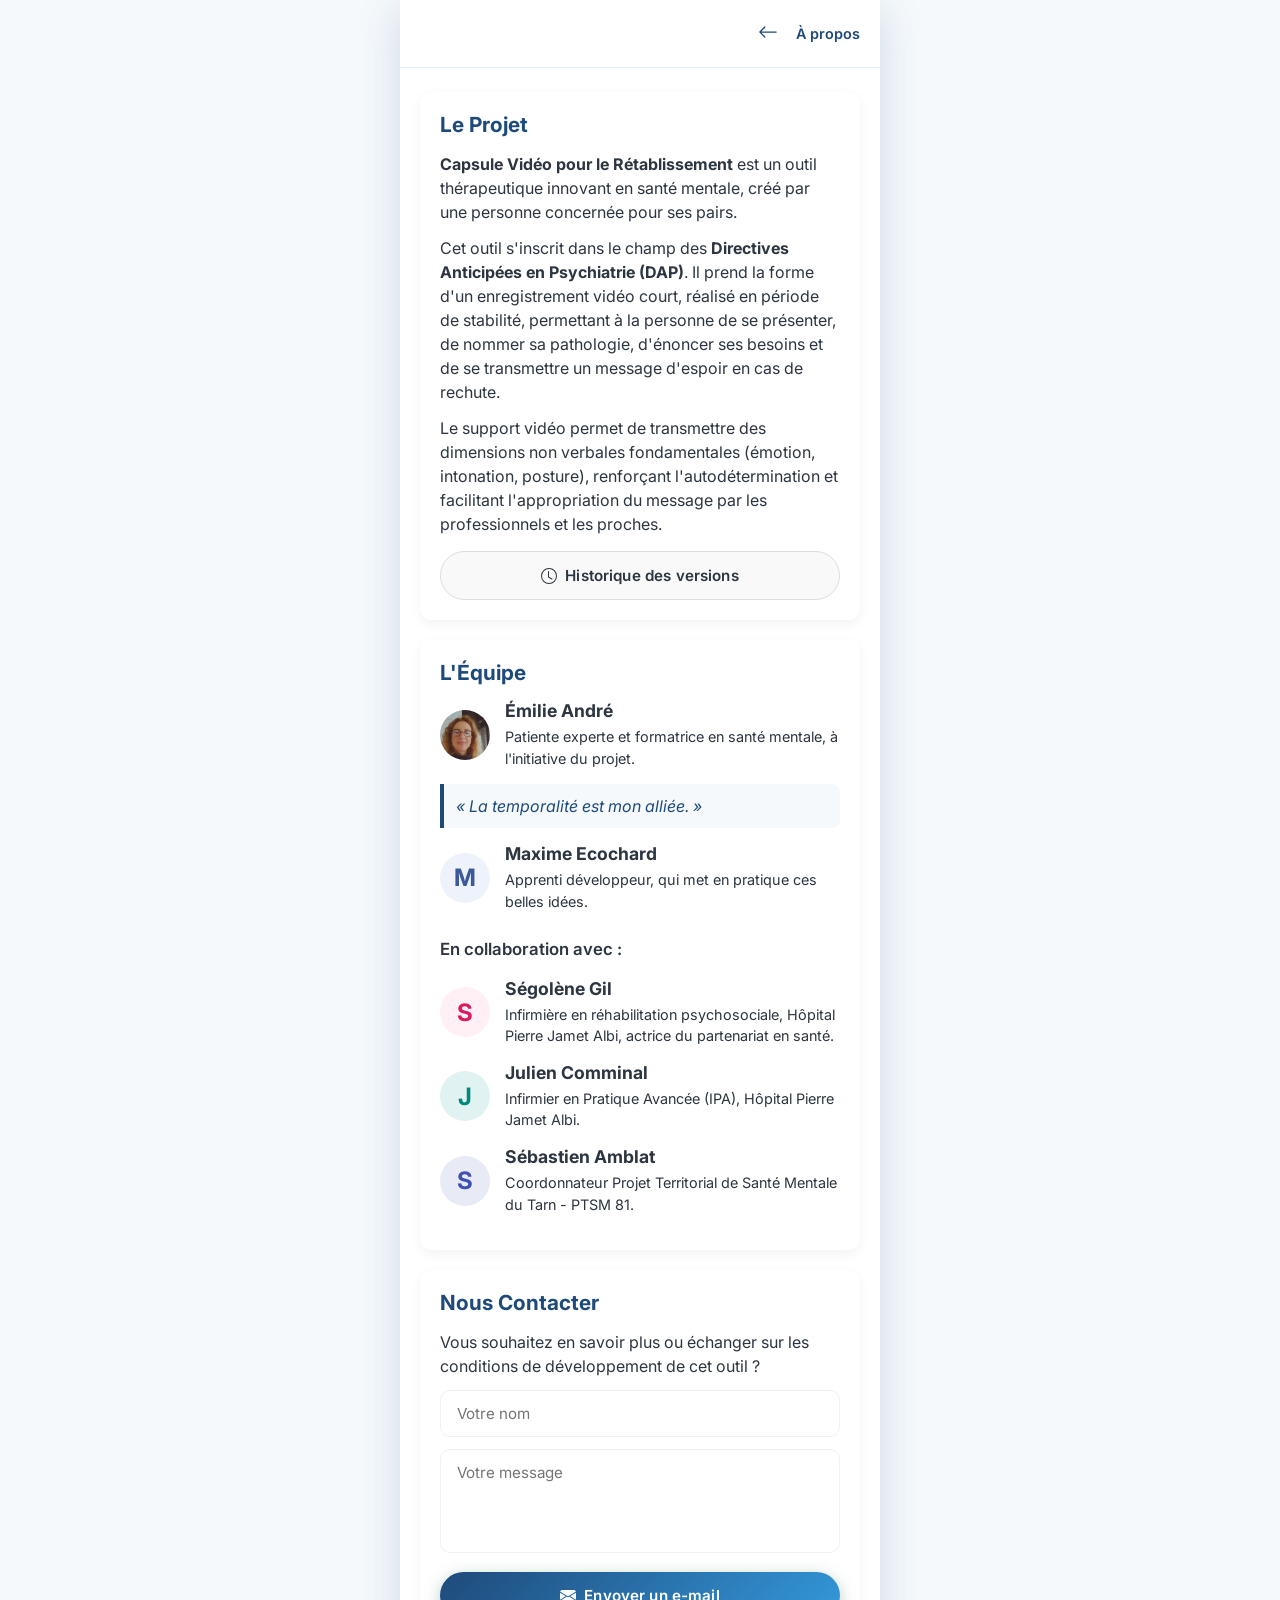
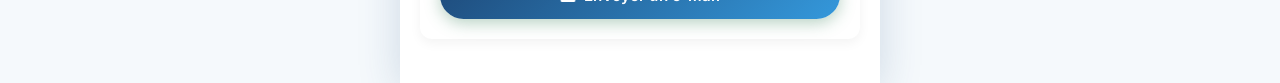
==== commit 6f681cab: "Add files via upload" ====
--- a/about.html
+++ b/about.html
@@ -132,7 +132,7 @@
                 <div class="profile">
                     <div class="profile-icon" style="background: #eef2fa; color: #3b5998;">M</div>
                     <div>
-                        <h3>Maxime</h3>
+                        <h3>Maxime Ecochard</h3>
                         <p style="margin:0; font-size: 0.9rem;">Apprenti développeur, qui met en pratique ces belles
                             idées.</p>
                     </div>
@@ -164,7 +164,8 @@
                     <div class="profile-icon" style="background: #e8eaf6; color: #3f51b5;">S</div>
                     <div>
                         <h3>Sébastien Amblat</h3>
-                        <p style="margin:0; font-size: 0.9rem;">Coordonnateur Projet Territorial de Santé Mentale du Tarn - PTSM 81.</p>
+                        <p style="margin:0; font-size: 0.9rem;">Coordonnateur Projet Territorial de Santé Mentale du
+                            Tarn - PTSM 81.</p>
                     </div>
                 </div>
             </div>
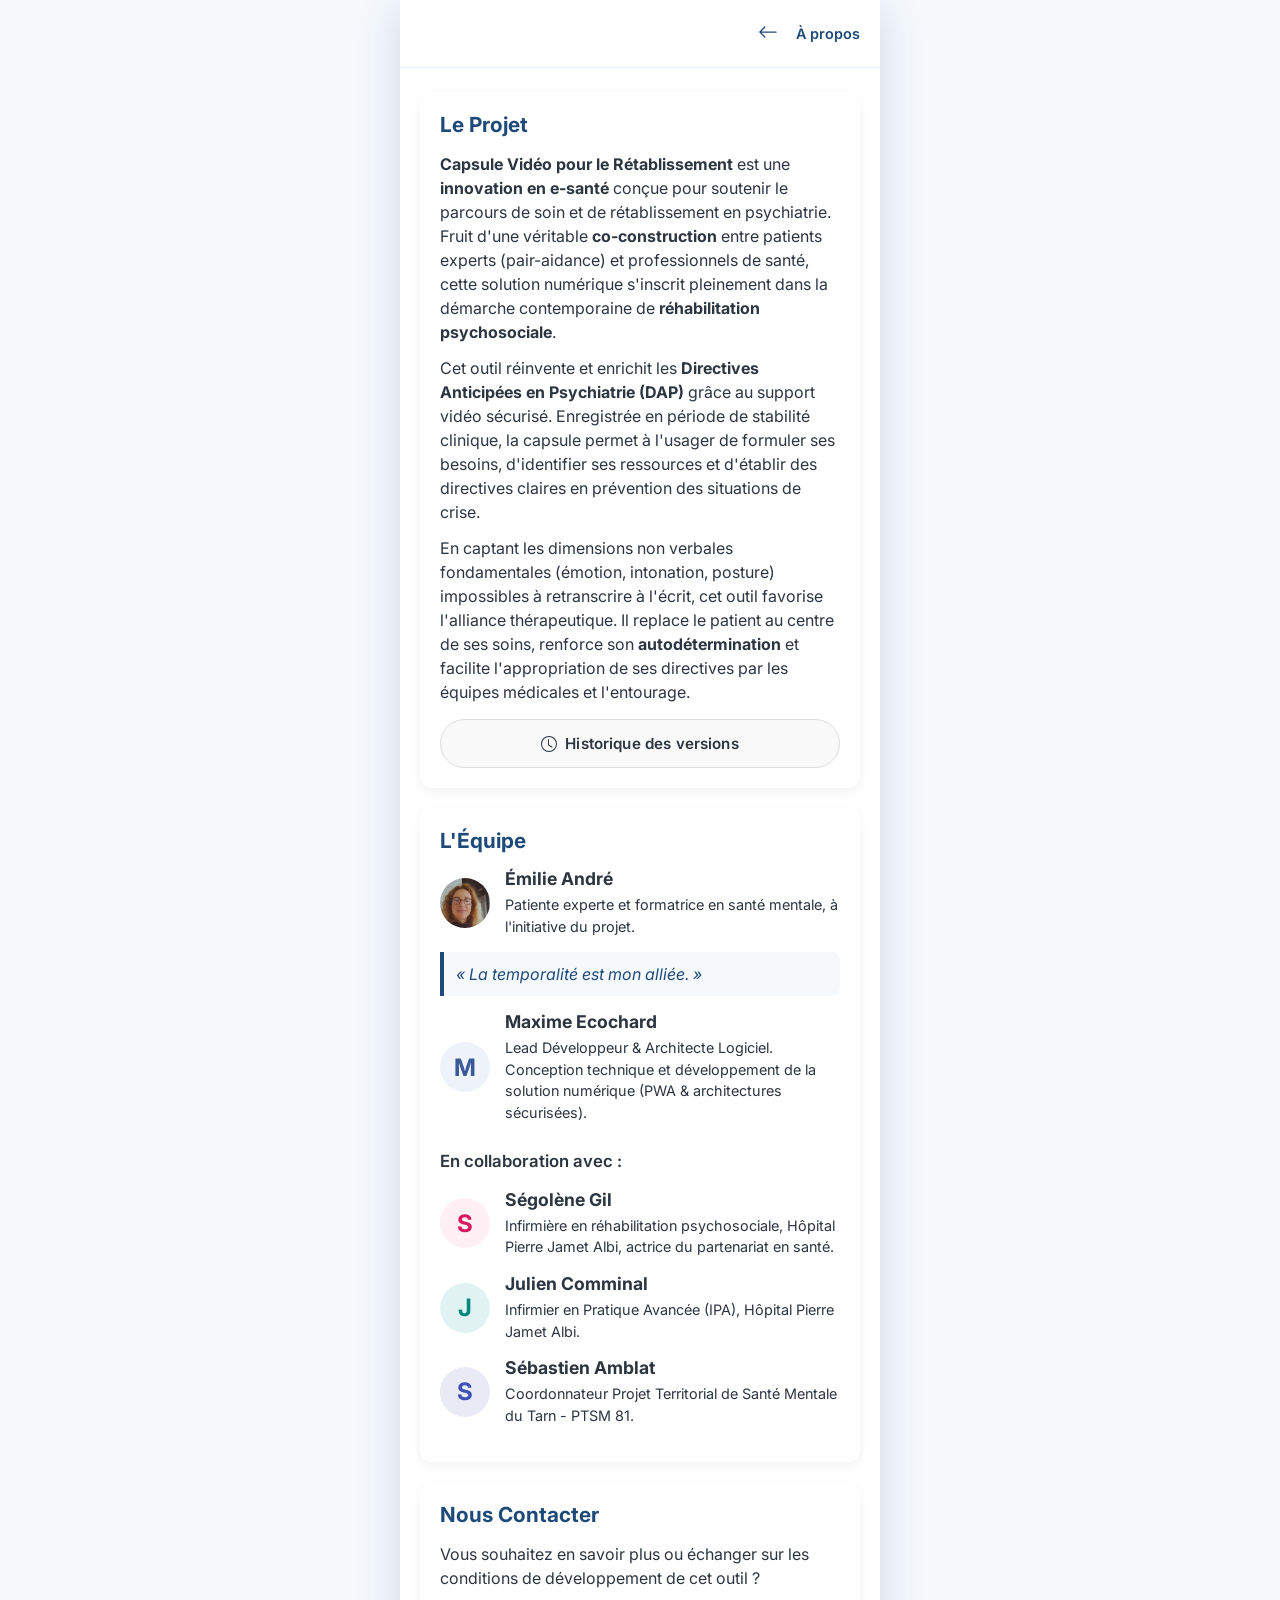
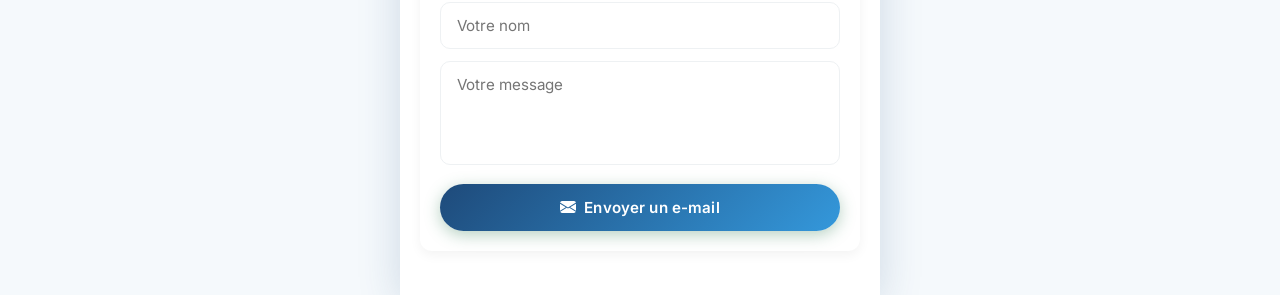
==== commit 58d82442: "Add files via upload" ====
--- a/about.html
+++ b/about.html
@@ -95,6 +95,7 @@
         <main class="page">
             <div class="about-section">
                 <h2>Le Projet</h2>
+                <!-- Ancienne version
                 <p><strong>Capsule Vidéo pour le Rétablissement</strong> est un outil thérapeutique innovant en santé
                     mentale, créé par une personne concernée pour ses pairs.</p>
                 <p>Cet outil s'inscrit dans le champ des <strong>Directives Anticipées en Psychiatrie (DAP)</strong>. Il
@@ -104,6 +105,11 @@
                 <p>Le support vidéo permet de transmettre des dimensions non verbales fondamentales (émotion,
                     intonation, posture), renforçant l'autodétermination et facilitant l'appropriation du message par
                     les professionnels et les proches.</p>
+                -->
+
+                <p><strong>Capsule Vidéo pour le Rétablissement</strong> est une <strong>innovation en e-santé</strong> conçue pour soutenir le parcours de soin et de rétablissement en psychiatrie. Fruit d'une véritable <strong>co-construction</strong> entre patients experts (pair-aidance) et professionnels de santé, cette solution numérique s'inscrit pleinement dans la démarche contemporaine de <strong>réhabilitation psychosociale</strong>.</p>
+                <p>Cet outil réinvente et enrichit les <strong>Directives Anticipées en Psychiatrie (DAP)</strong> grâce au support vidéo sécurisé. Enregistrée en période de stabilité clinique, la capsule permet à l'usager de formuler ses besoins, d'identifier ses ressources et d'établir des directives claires en prévention des situations de crise.</p>
+                <p>En captant les dimensions non verbales fondamentales (émotion, intonation, posture) impossibles à retranscrire à l'écrit, cet outil favorise l'alliance thérapeutique. Il replace le patient au centre de ses soins, renforce son <strong>autodétermination</strong> et facilite l'appropriation de ses directives par les équipes médicales et l'entourage.</p>
 
                 <a href="changelog.html" class="btn btn-secondary"
                     style="width: 100%; margin-top: 15px; display: flex; justify-content: center; gap: 8px; border: 1px solid #ddd; background: #f9f9f9; color: var(--text-color);">
@@ -133,8 +139,7 @@
                     <div class="profile-icon" style="background: #eef2fa; color: #3b5998;">M</div>
                     <div>
                         <h3>Maxime Ecochard</h3>
-                        <p style="margin:0; font-size: 0.9rem;">Apprenti développeur, qui met en pratique ces belles
-                            idées.</p>
+                        <p style="margin:0; font-size: 0.9rem;">Lead Développeur &amp; Architecte Logiciel.<br>Conception technique et développement de la solution numérique (PWA &amp; architectures sécurisées).</p>
                     </div>
                 </div>
 
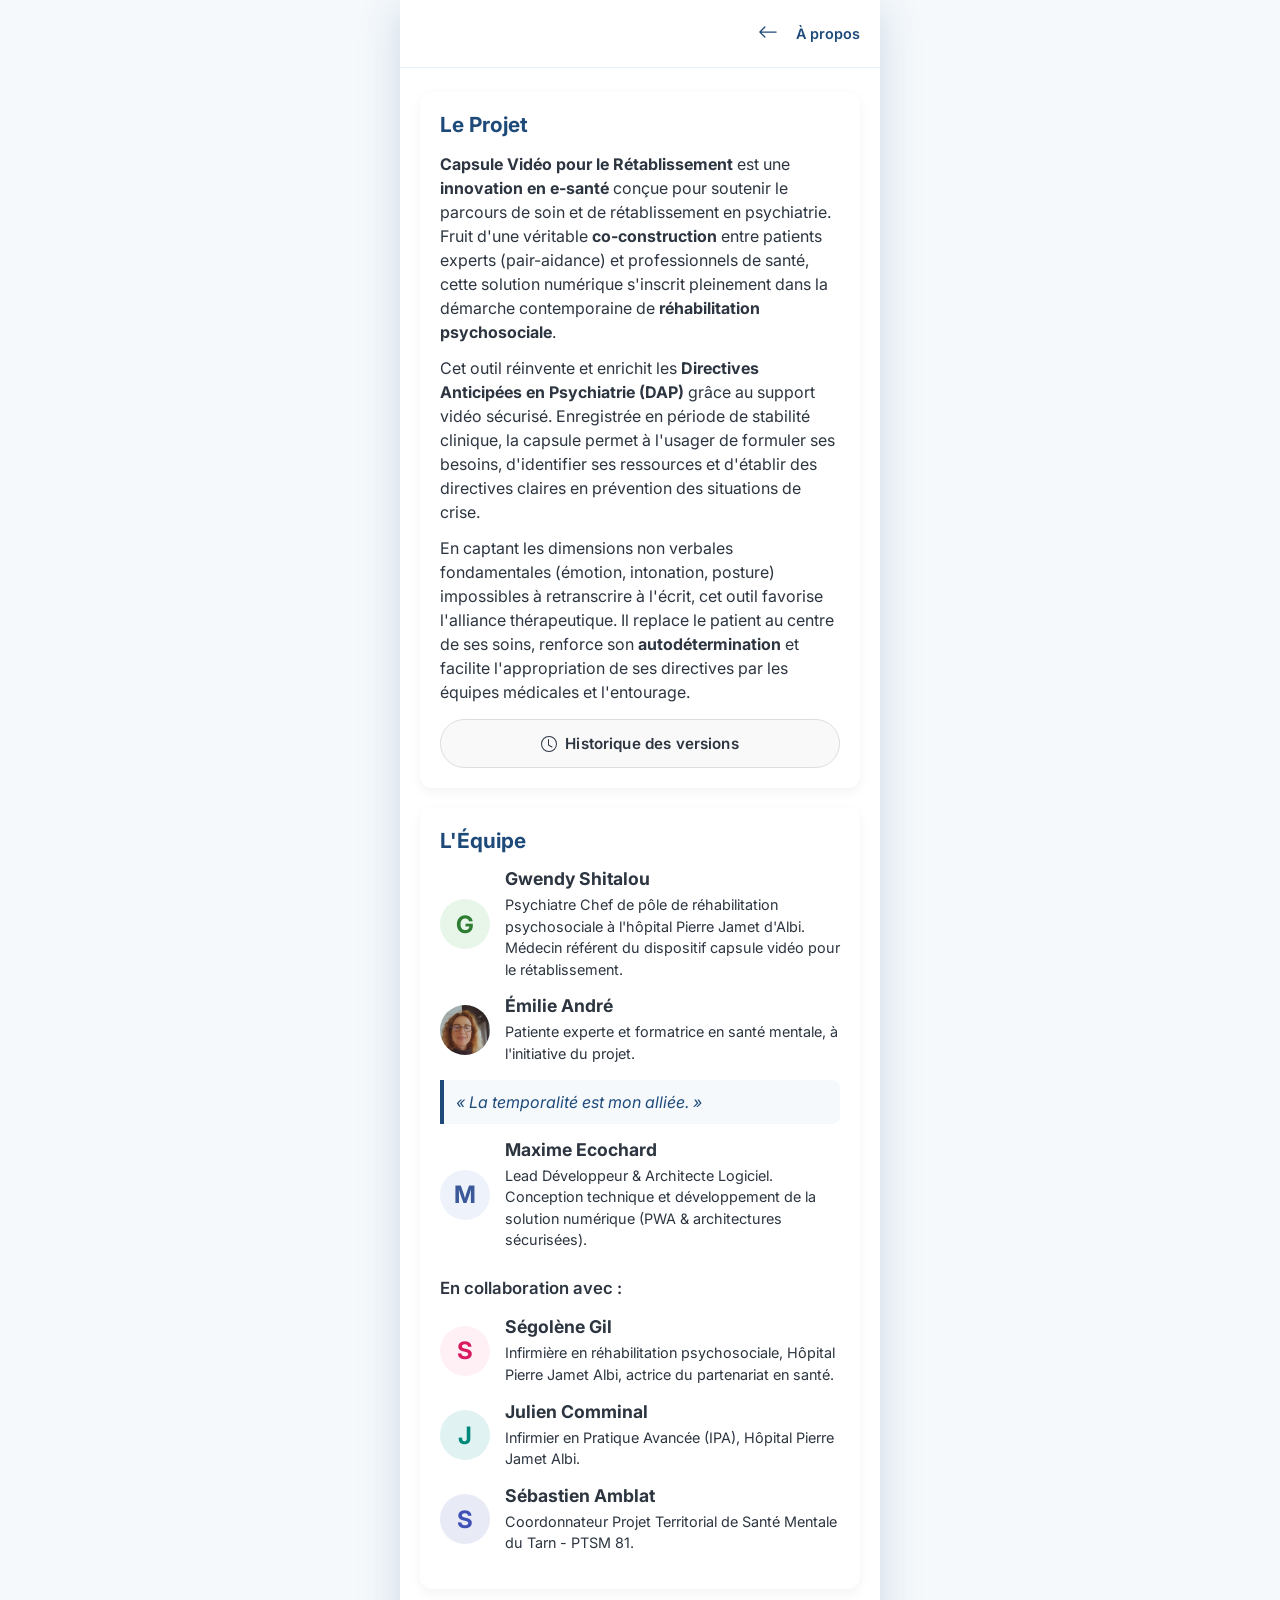
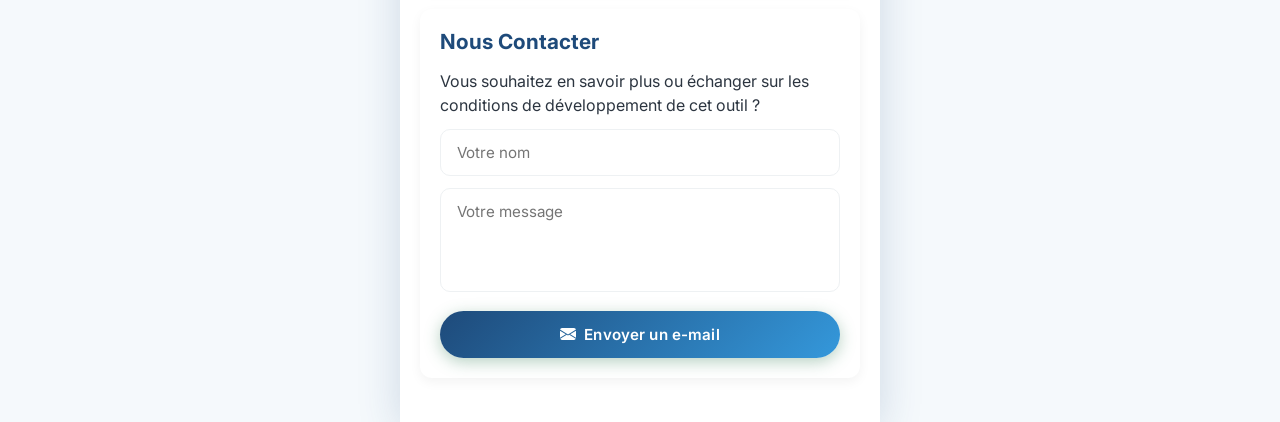
==== commit 3e596025: "Add files via upload" ====
--- a/about.html
+++ b/about.html
@@ -124,6 +124,14 @@
 
             <div class="about-section">
                 <h2>L'Équipe</h2>
+
+                <div class="profile">
+                    <div class="profile-icon" style="background: #e8f5e9; color: #2e7d32;">G</div>
+                    <div>
+                        <h3>Gwendy Shitalou</h3>
+                        <p style="margin:0; font-size: 0.9rem;">Psychiatre Chef de pôle de réhabilitation psychosociale à l'hôpital Pierre Jamet d'Albi. Médecin référent du dispositif capsule vidéo pour le rétablissement.</p>
+                    </div>
+                </div>
 
                 <div class="profile">
                     <div class="profile-icon"><img src="icons/PhotoProfilEmilie.jpg" alt="Émilie André"></div>
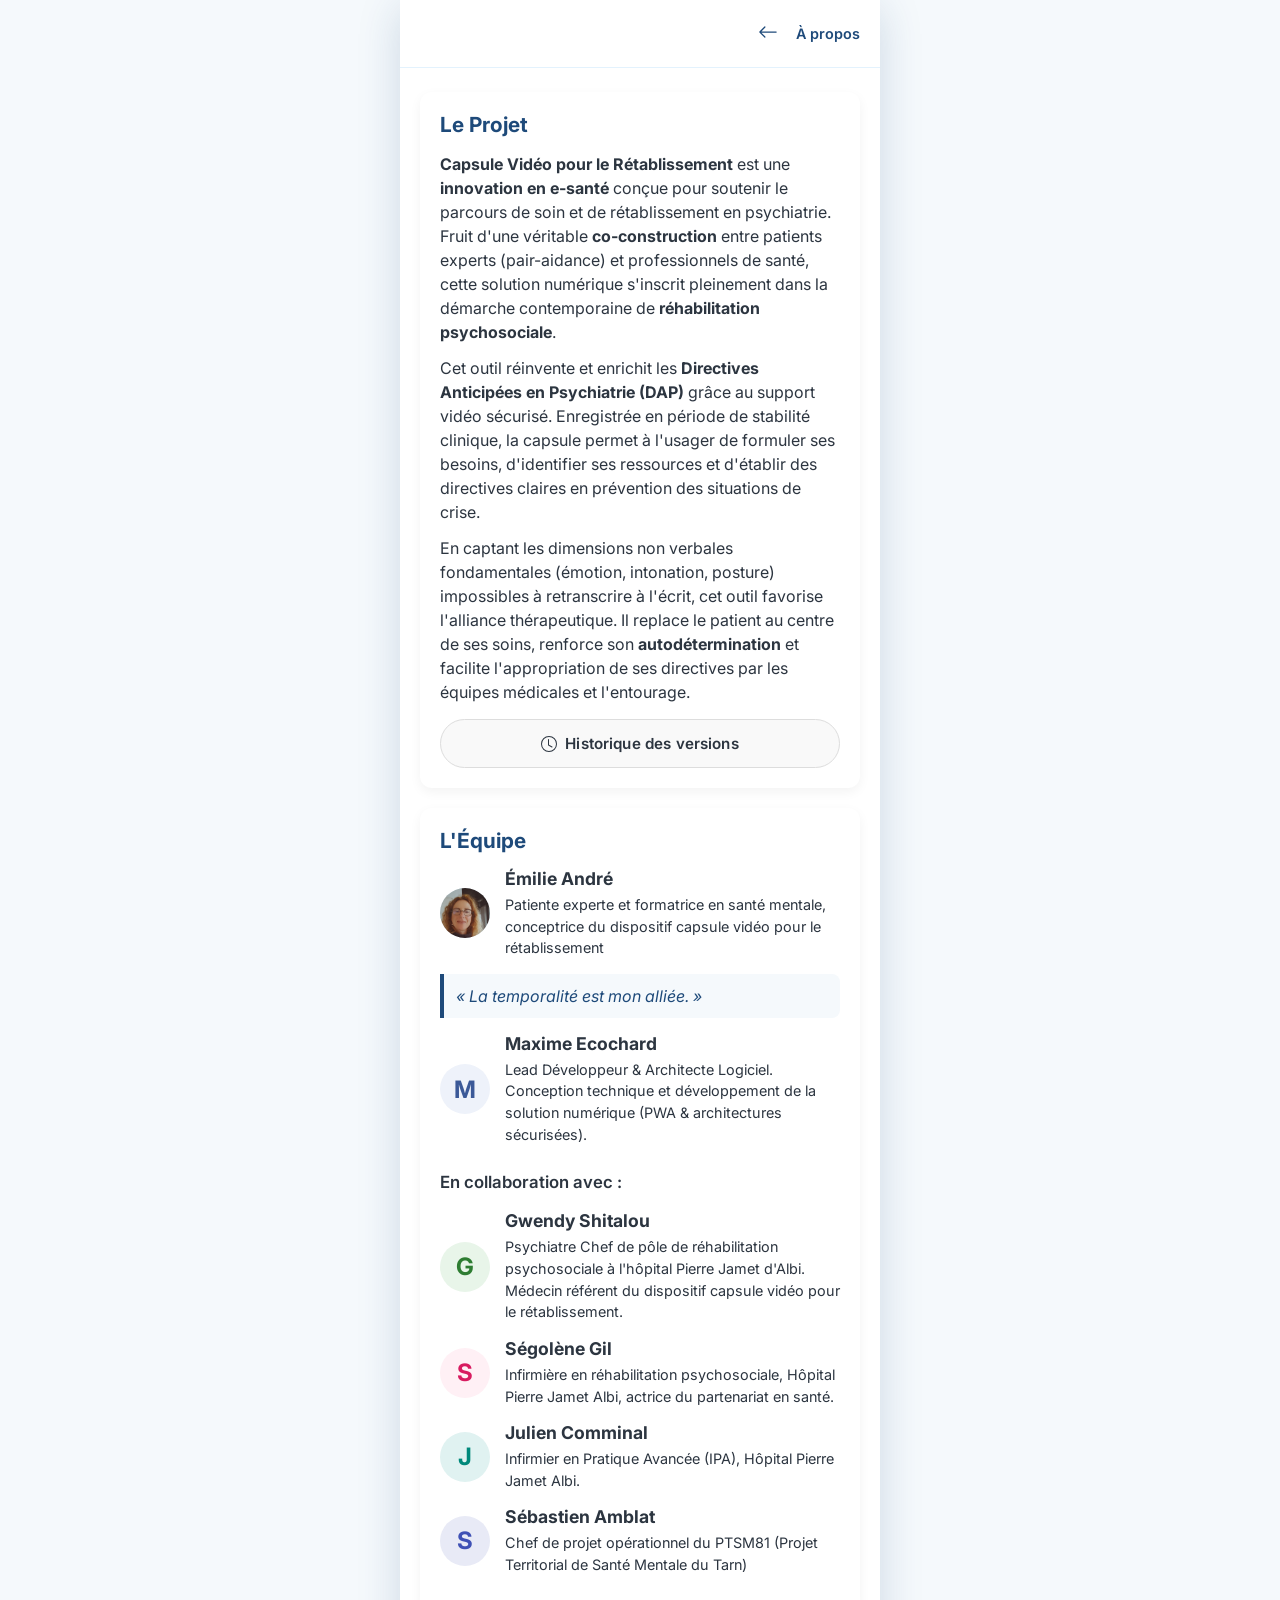
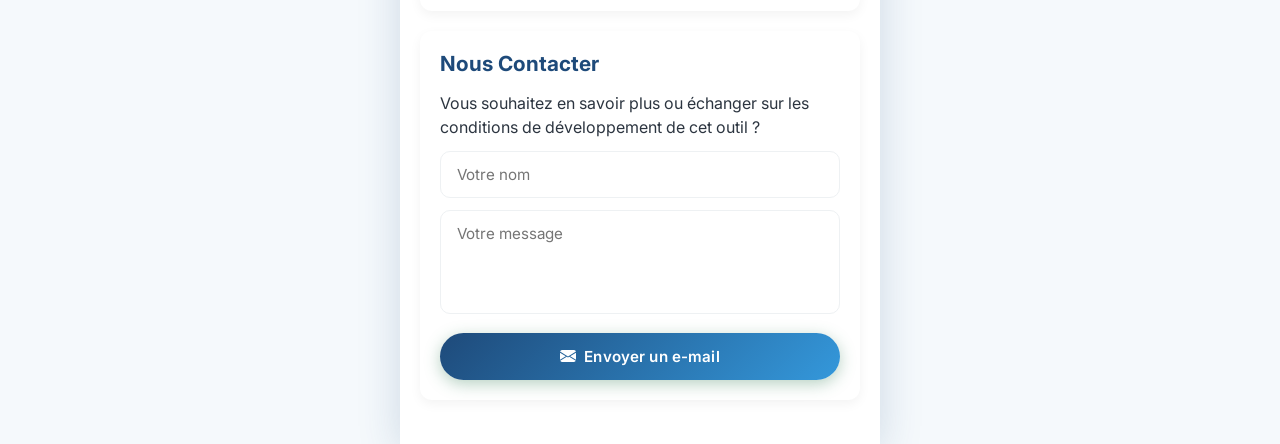
==== commit b91921bb: "Add files via upload" ====
--- a/about.html
+++ b/about.html
@@ -107,9 +107,19 @@
                     les professionnels et les proches.</p>
                 -->
 
-                <p><strong>Capsule Vidéo pour le Rétablissement</strong> est une <strong>innovation en e-santé</strong> conçue pour soutenir le parcours de soin et de rétablissement en psychiatrie. Fruit d'une véritable <strong>co-construction</strong> entre patients experts (pair-aidance) et professionnels de santé, cette solution numérique s'inscrit pleinement dans la démarche contemporaine de <strong>réhabilitation psychosociale</strong>.</p>
-                <p>Cet outil réinvente et enrichit les <strong>Directives Anticipées en Psychiatrie (DAP)</strong> grâce au support vidéo sécurisé. Enregistrée en période de stabilité clinique, la capsule permet à l'usager de formuler ses besoins, d'identifier ses ressources et d'établir des directives claires en prévention des situations de crise.</p>
-                <p>En captant les dimensions non verbales fondamentales (émotion, intonation, posture) impossibles à retranscrire à l'écrit, cet outil favorise l'alliance thérapeutique. Il replace le patient au centre de ses soins, renforce son <strong>autodétermination</strong> et facilite l'appropriation de ses directives par les équipes médicales et l'entourage.</p>
+                <p><strong>Capsule Vidéo pour le Rétablissement</strong> est une <strong>innovation en e-santé</strong>
+                    conçue pour soutenir le parcours de soin et de rétablissement en psychiatrie. Fruit d'une véritable
+                    <strong>co-construction</strong> entre patients experts (pair-aidance) et professionnels de santé,
+                    cette solution numérique s'inscrit pleinement dans la démarche contemporaine de
+                    <strong>réhabilitation psychosociale</strong>.</p>
+                <p>Cet outil réinvente et enrichit les <strong>Directives Anticipées en Psychiatrie (DAP)</strong> grâce
+                    au support vidéo sécurisé. Enregistrée en période de stabilité clinique, la capsule permet à
+                    l'usager de formuler ses besoins, d'identifier ses ressources et d'établir des directives claires en
+                    prévention des situations de crise.</p>
+                <p>En captant les dimensions non verbales fondamentales (émotion, intonation, posture) impossibles à
+                    retranscrire à l'écrit, cet outil favorise l'alliance thérapeutique. Il replace le patient au centre
+                    de ses soins, renforce son <strong>autodétermination</strong> et facilite l'appropriation de ses
+                    directives par les équipes médicales et l'entourage.</p>
 
                 <a href="changelog.html" class="btn btn-secondary"
                     style="width: 100%; margin-top: 15px; display: flex; justify-content: center; gap: 8px; border: 1px solid #ddd; background: #f9f9f9; color: var(--text-color);">
@@ -126,19 +136,11 @@
                 <h2>L'Équipe</h2>
 
                 <div class="profile">
-                    <div class="profile-icon" style="background: #e8f5e9; color: #2e7d32;">G</div>
-                    <div>
-                        <h3>Gwendy Shitalou</h3>
-                        <p style="margin:0; font-size: 0.9rem;">Psychiatre Chef de pôle de réhabilitation psychosociale à l'hôpital Pierre Jamet d'Albi. Médecin référent du dispositif capsule vidéo pour le rétablissement.</p>
-                    </div>
-                </div>
-
-                <div class="profile">
                     <div class="profile-icon"><img src="icons/PhotoProfilEmilie.jpg" alt="Émilie André"></div>
                     <div>
                         <h3>Émilie André</h3>
-                        <p style="margin:0; font-size: 0.9rem;">Patiente experte et formatrice en santé mentale, à
-                            l'initiative du projet.</p>
+                        <p style="margin:0; font-size: 0.9rem;">Patiente experte et formatrice en santé mentale,
+                            conceptrice du dispositif capsule vidéo pour le rétablissement</p>
                     </div>
                 </div>
                 <div class="quote">«&nbsp;La temporalité est mon alliée.&nbsp;»</div>
@@ -147,7 +149,9 @@
                     <div class="profile-icon" style="background: #eef2fa; color: #3b5998;">M</div>
                     <div>
                         <h3>Maxime Ecochard</h3>
-                        <p style="margin:0; font-size: 0.9rem;">Lead Développeur &amp; Architecte Logiciel.<br>Conception technique et développement de la solution numérique (PWA &amp; architectures sécurisées).</p>
+                        <p style="margin:0; font-size: 0.9rem;">Lead Développeur &amp; Architecte
+                            Logiciel.<br>Conception technique et développement de la solution numérique (PWA &amp;
+                            architectures sécurisées).</p>
                     </div>
                 </div>
 
@@ -156,6 +160,16 @@
                     En collaboration avec&nbsp;:</p>
 
                 <div class="profile">
+                    <div class="profile-icon" style="background: #e8f5e9; color: #2e7d32;">G</div>
+                    <div>
+                        <h3>Gwendy Shitalou</h3>
+                        <p style="margin:0; font-size: 0.9rem;">Psychiatre Chef de pôle de réhabilitation psychosociale
+                            à l'hôpital Pierre Jamet d'Albi. Médecin référent du dispositif capsule vidéo pour le
+                            rétablissement.</p>
+                    </div>
+                </div>
+
+                <div class="profile">
                     <div class="profile-icon" style="background: #fff0f5; color: #d81b60;">S</div>
                     <div>
                         <h3>Ségolène Gil</h3>
@@ -177,8 +191,8 @@
                     <div class="profile-icon" style="background: #e8eaf6; color: #3f51b5;">S</div>
                     <div>
                         <h3>Sébastien Amblat</h3>
-                        <p style="margin:0; font-size: 0.9rem;">Coordonnateur Projet Territorial de Santé Mentale du
-                            Tarn - PTSM 81.</p>
+                        <p style="margin:0; font-size: 0.9rem;">Chef de projet opérationnel du PTSM81 (Projet
+                            Territorial de Santé Mentale du Tarn)</p>
                     </div>
                 </div>
             </div>
